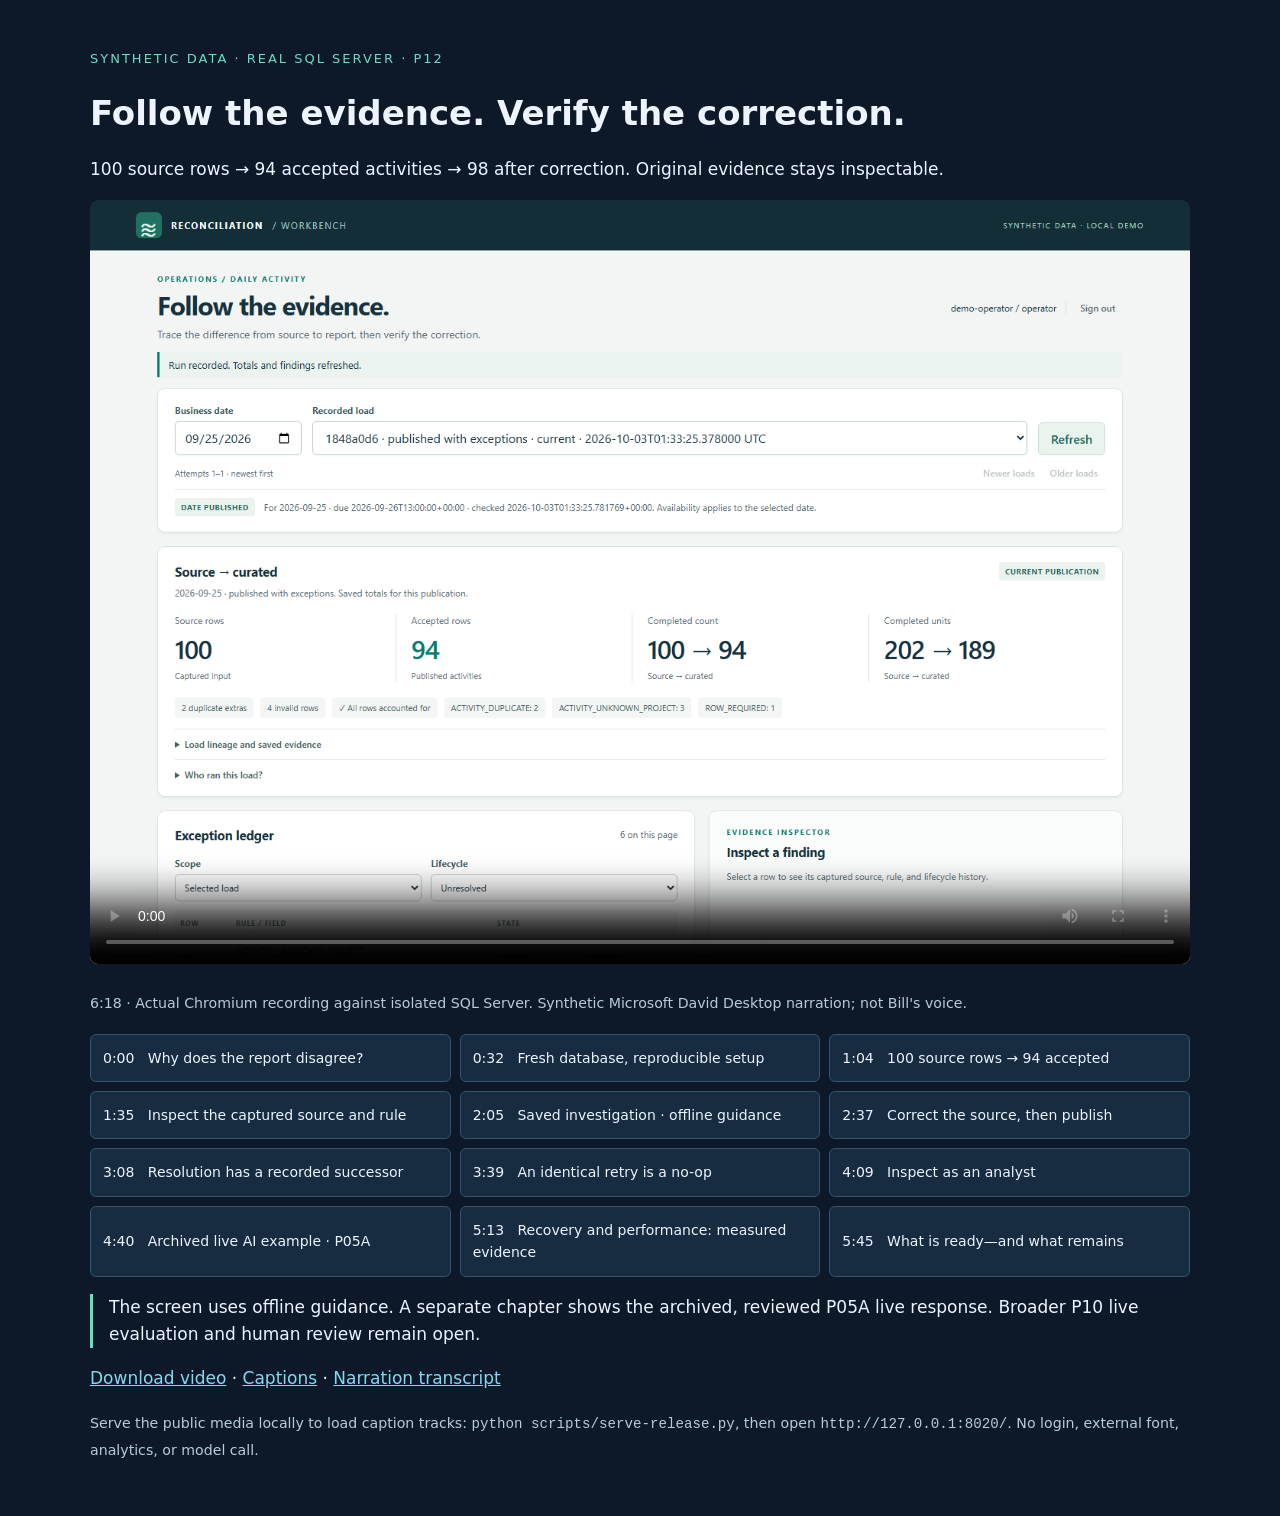
==== docs/images/p12/index.html @ d69b176d "adding P12" ====
<!doctype html>
<html lang="en"><meta charset="utf-8"><meta name="viewport" content="width=device-width, initial-scale=1">
<title>Data Reconciliation Workbench · SQL walkthrough</title>
<style>
body{margin:0;background:#0d1929;color:#edf4ff;font:17px/1.6 system-ui,sans-serif}
main{max-width:1100px;margin:auto;padding:36px 24px}h1{font-size:34px;line-height:1.2}
.eyebrow{color:#69debf;letter-spacing:2px;font-size:13px}video{width:100%;background:#000;border-radius:8px}
a{color:#82d9ef}nav{display:grid;grid-template-columns:repeat(auto-fit,minmax(300px,1fr));gap:9px}
button{padding:12px;background:#172b41;color:#edf4ff;border:1px solid #36536d;border-radius:6px;text-align:left;cursor:pointer;font:inherit;font-size:14px}
button:hover,button:focus{border-color:#69debf}small{color:#b8cbd9}.note{border-left:3px solid #69debf;padding-left:16px}
</style><main>
<p class="eyebrow">SYNTHETIC DATA · REAL SQL SERVER · P12</p>
<h1>Follow the evidence. Verify the correction.</h1>
<p>100 source rows → 94 accepted activities → 98 after correction. Original evidence stays inspectable.</p>
<video controls preload="metadata" poster="01-golden.png"><source src="walkthrough.mp4" type="video/mp4">
<track src="captions.vtt" kind="captions" srclang="en" label="English" default>
<a href="walkthrough.mp4">Download the 6:18 MP4</a></video>
<p><small>6:18 · Actual Chromium recording against isolated SQL Server. Synthetic Microsoft David Desktop narration; not Bill's voice.</small></p>
<nav aria-label="Video chapters"><button data-start="0.281">0:00 &nbsp; Why does the report disagree?</button>
<button data-start="32.062">0:32 &nbsp; Fresh database, reproducible setup</button>
<button data-start="64.344">1:04 &nbsp; 100 source rows → 94 accepted</button>
<button data-start="95.297">1:35 &nbsp; Inspect the captured source and rule</button>
<button data-start="125.64">2:05 &nbsp; Saved investigation · offline guidance</button>
<button data-start="157.14">2:37 &nbsp; Correct the source, then publish</button>
<button data-start="188.875">3:08 &nbsp; Resolution has a recorded successor</button>
<button data-start="219.281">3:39 &nbsp; An identical retry is a no-op</button>
<button data-start="249.609">4:09 &nbsp; Inspect as an analyst</button>
<button data-start="280.734">4:40 &nbsp; Archived live AI example · P05A</button>
<button data-start="313.437">5:13 &nbsp; Recovery and performance: measured evidence</button>
<button data-start="345.156">5:45 &nbsp; What is ready—and what remains</button></nav>
<p class="note">The screen uses offline guidance. A separate chapter shows the archived, reviewed P05A live response. Broader P10 live evaluation and human review remain open.</p>
<p><a href="walkthrough.mp4" download>Download video</a> · <a href="captions.vtt">Captions</a> · <a href="../../release-narration.json">Narration transcript</a></p>
<p><small>Serve the public media locally to load caption tracks: <code>python scripts/serve-release.py</code>, then open <code>http://127.0.0.1:8020/</code>. No login, external font, analytics, or model call.</small></p>
</main><script>
const video=document.querySelector('video');
document.querySelectorAll('button[data-start]').forEach(button=>button.addEventListener('click',()=>{video.currentTime=Number(button.dataset.start);video.play().catch(()=>{});}));
</script></html>
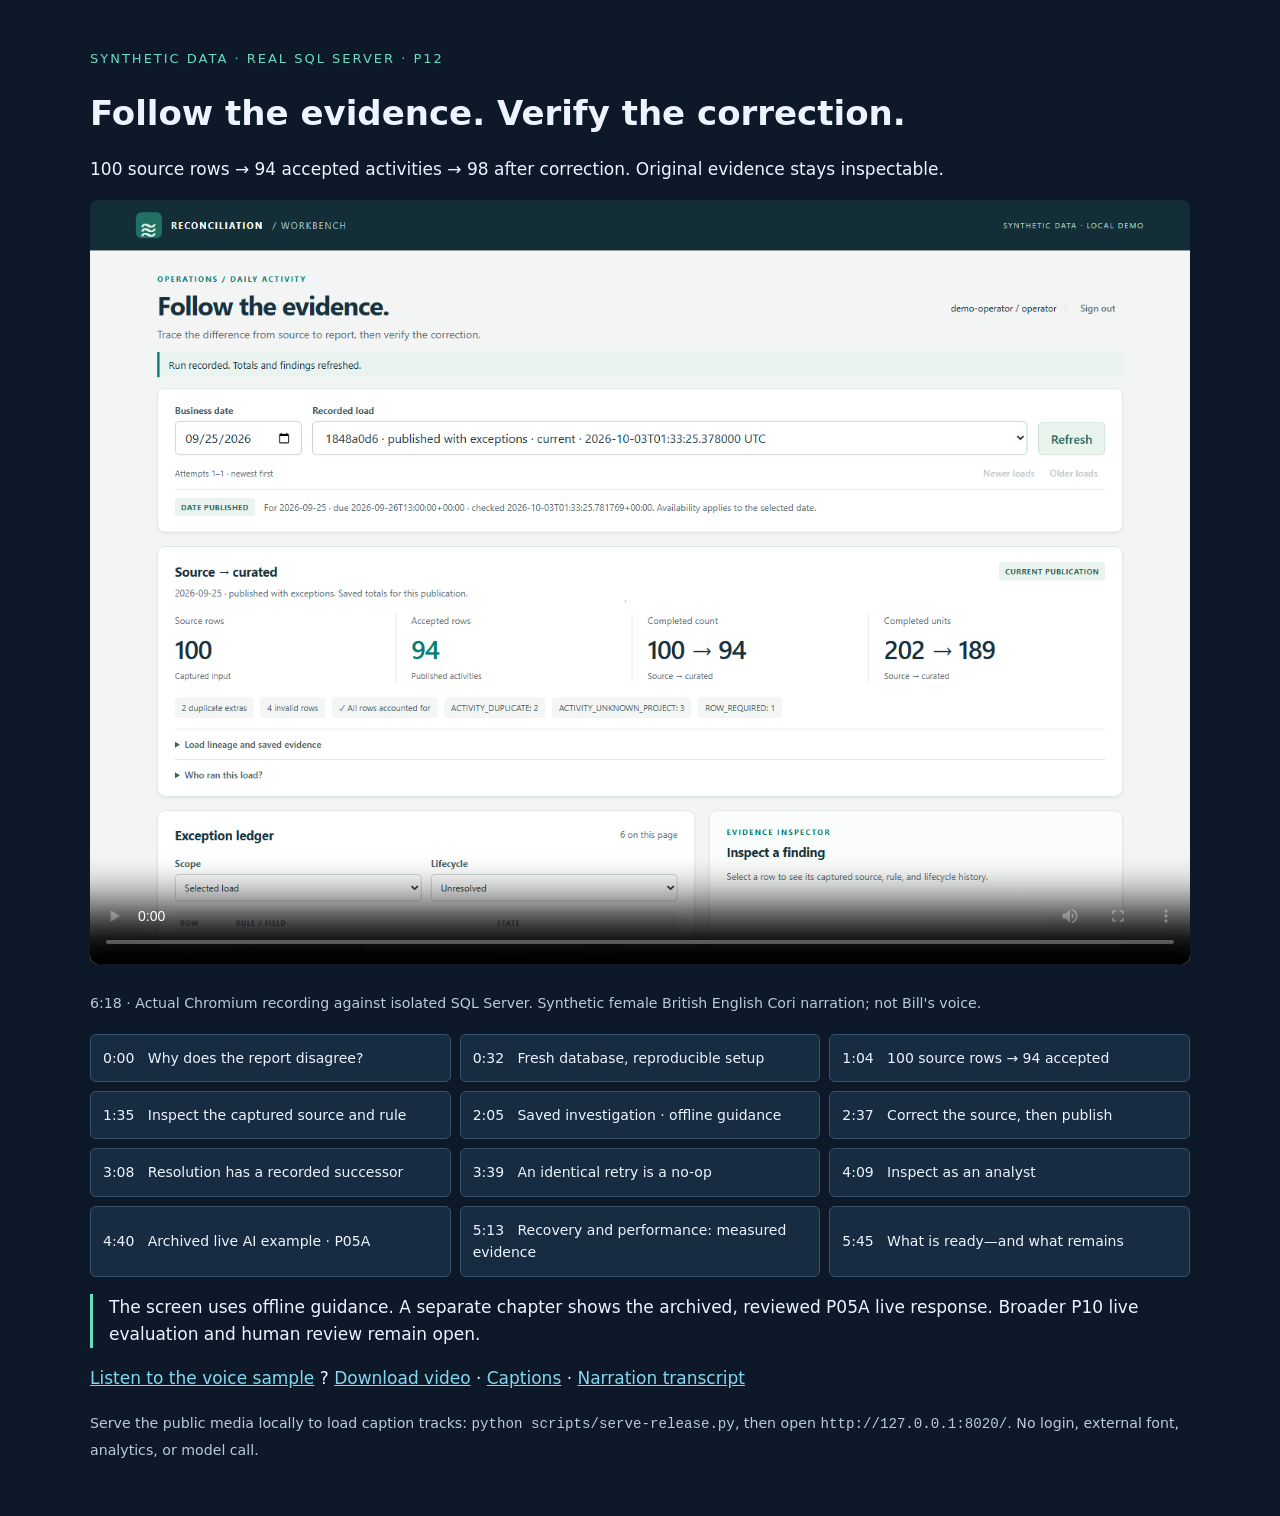
==== commit 13a55a18: "updating audio" ====
--- a/docs/images/p12/index.html
+++ b/docs/images/p12/index.html
@@ -15,7 +15,7 @@
 <video controls preload="metadata" poster="01-golden.png"><source src="walkthrough.mp4" type="video/mp4">
 <track src="captions.vtt" kind="captions" srclang="en" label="English" default>
 <a href="walkthrough.mp4">Download the 6:18 MP4</a></video>
-<p><small>6:18 · Actual Chromium recording against isolated SQL Server. Synthetic Microsoft David Desktop narration; not Bill's voice.</small></p>
+<p><small>6:18 · Actual Chromium recording against isolated SQL Server. Synthetic female British English Cori narration; not Bill's voice.</small></p>
 <nav aria-label="Video chapters"><button data-start="0.281">0:00 &nbsp; Why does the report disagree?</button>
 <button data-start="32.062">0:32 &nbsp; Fresh database, reproducible setup</button>
 <button data-start="64.344">1:04 &nbsp; 100 source rows → 94 accepted</button>
@@ -29,7 +29,7 @@
 <button data-start="313.437">5:13 &nbsp; Recovery and performance: measured evidence</button>
 <button data-start="345.156">5:45 &nbsp; What is ready—and what remains</button></nav>
 <p class="note">The screen uses offline guidance. A separate chapter shows the archived, reviewed P05A live response. Broader P10 live evaluation and human review remain open.</p>
-<p><a href="walkthrough.mp4" download>Download video</a> · <a href="captions.vtt">Captions</a> · <a href="../../release-narration.json">Narration transcript</a></p>
+<p><a href="voice-preview.mp3">Listen to the voice sample</a> ? <a href="walkthrough.mp4" download>Download video</a> · <a href="captions.vtt">Captions</a> · <a href="../../release-narration.json">Narration transcript</a></p>
 <p><small>Serve the public media locally to load caption tracks: <code>python scripts/serve-release.py</code>, then open <code>http://127.0.0.1:8020/</code>. No login, external font, analytics, or model call.</small></p>
 </main><script>
 const video=document.querySelector('video');
